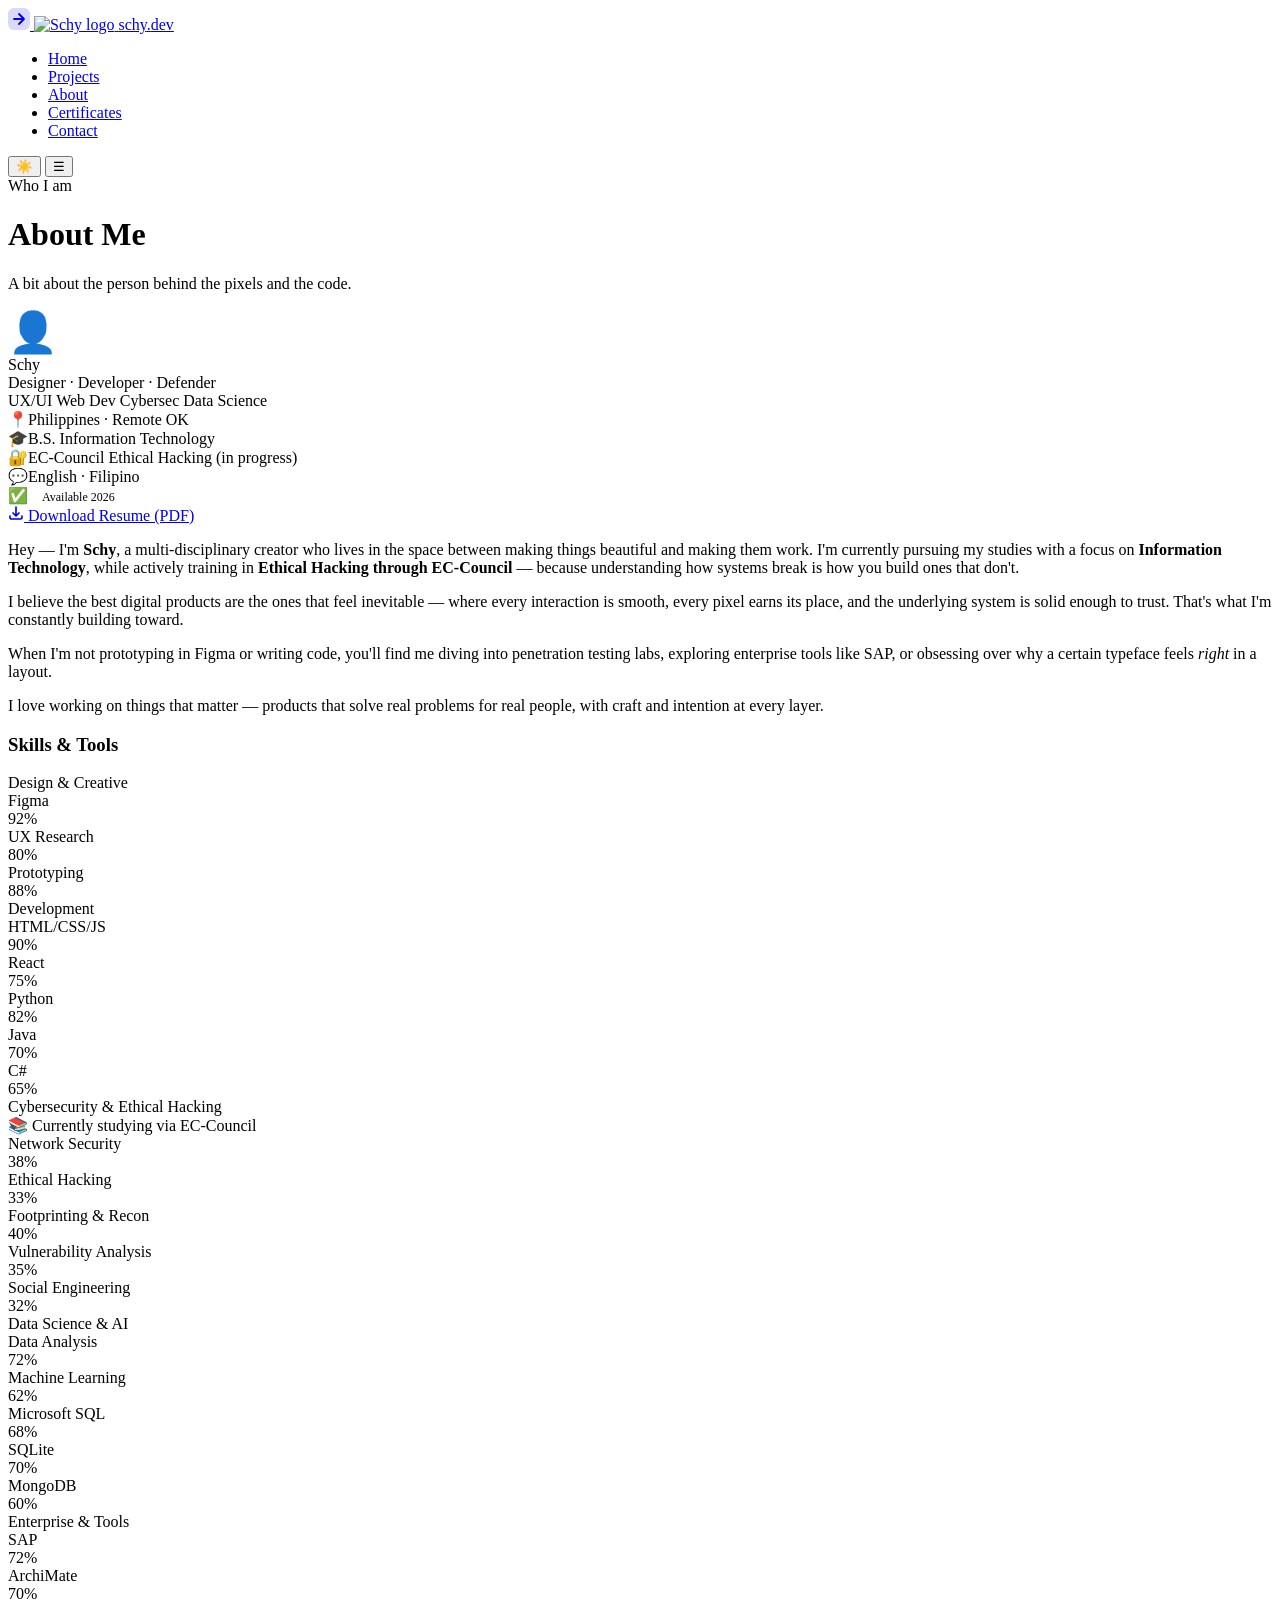
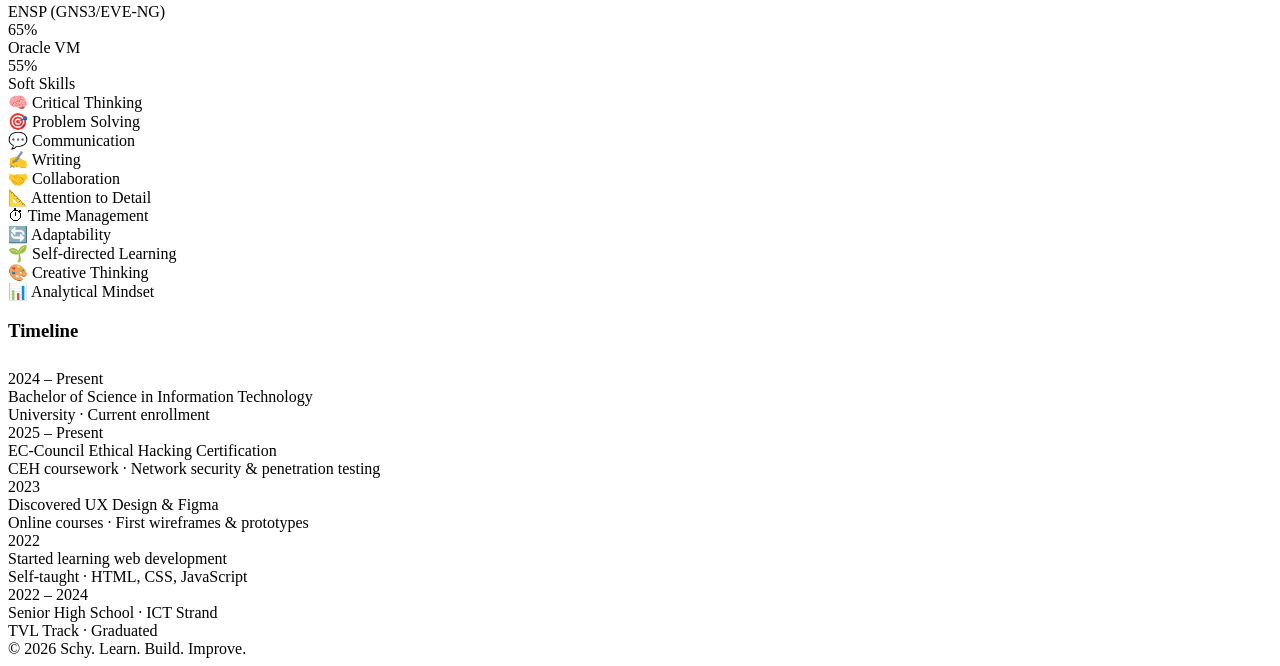
==== pages/about.html @ bdf476da "brand-logo" ====
<!DOCTYPE html>
<html lang="en" data-theme="dark">
<head>
  <meta charset="UTF-8" />
  <meta name="viewport" content="width=device-width, initial-scale=1.0" />
    <link rel="icon" type="image/png" href="../assets/logo.png">
    <link rel="shortcut icon" href="../assets/logo.png">
  <title>About — Schy's Portfolio</title>
  <meta name="description" content="Learn about Schy — a multi-disciplinary creator at the intersection of design, code, security, and data science." />
  <link rel="stylesheet" href="../css/main.css" />
  <link rel="stylesheet" href="../css/pages.css" />
  <link rel="stylesheet" href="../css/enhancements.css" />
</head>
<body>

<div id="cursor-orb"></div>
<div id="cursor-trail"></div>
<div id="page-transition"></div>
<div id="starfield"></div>
<div class="grid-bg"></div>
<div class="orb orb-1"></div>
<div class="orb orb-2"></div>

<nav>
  <a href="../index.html" class="nav-logo nav-logo-img" aria-label="schy.dev — home" data-cursor="hover">
    <span class="logo-placeholder" aria-hidden="true">
      <span class="logo-ph-box">
        <svg width="22" height="22" viewBox="0 0 22 22" fill="none"><rect width="22" height="22" rx="6" fill="currentColor" opacity="0.15"/><path d="M6 11h10M11 6l5 5-5 5" stroke="currentColor" stroke-width="1.8" stroke-linecap="round" stroke-linejoin="round"/></svg>
        <img src="../assets/logo.png" alt="Schy logo" class="logo-img">
      </span>
      <span class="logo-ph-text">schy<span class="logo-dot">.</span>dev</span>
    </span>
  </a>
  <ul class="nav-links">
    <li><a href="../index.html">Home</a></li>
    <li><a href="projects.html">Projects</a></li>
    <li><a href="about.html">About</a></li>
    <li><a href="certificates.html">Certificates</a></li>
    <li><a href="contact.html">Contact</a></li>
  </ul>
  <div class="nav-actions">
    <button id="theme-toggle" data-cursor="hover" aria-label="Toggle theme">☀️</button>
    <button id="nav-toggle"   data-cursor="hover" aria-label="Menu">☰</button>
  </div>
</nav>

<div class="page">
  <div class="page-header">
    <div class="page-header-inner">
      <span class="section-label reveal">Who I am</span>
      <h1 class="reveal" data-delay="1">About Me</h1>
      <p class="reveal" data-delay="2">A bit about the person behind the pixels and the code.</p>
    </div>
  </div>

  <section>
    <div class="container">
      <div class="about-grid">

        <!-- LEFT -->
        <div class="about-left">
          <div class="identity-badge glass reveal">
            <div class="identity-avatar" aria-label="Profile photo placeholder">
              <!--
                📌 Replace with your photo:
                <img src="../assets/avatar.jpg" alt="Shy's photo" style="width:100%;height:100%;object-fit:cover;border-radius:50%;">
              -->
              <span aria-hidden="true" style="font-size:2.5rem">👤</span>
            </div>
            <div class="identity-name">Schy</div>
            <div class="identity-role">Designer · Developer · Defender</div>
            <div class="identity-tags">
              <span class="tag">UX/UI</span>
              <span class="tag">Web Dev</span>
              <span class="tag">Cybersec</span>
              <span class="tag">Data Science</span>
            </div>
          </div>

          <div class="about-facts glass reveal" data-delay="1">
            <div class="about-fact"><span class="about-fact-icon">📍</span><span>Philippines · Remote OK</span></div>
            <div class="about-fact"><span class="about-fact-icon">🎓</span><span>B.S. Information Technology</span></div>
            <div class="about-fact"><span class="about-fact-icon">🔐</span><span>EC-Council Ethical Hacking (in progress)</span></div>
            <div class="about-fact"><span class="about-fact-icon">💬</span><span>English · Filipino</span></div>
            <div class="about-fact">
              <span class="about-fact-icon">✅</span>
              <span class="pill" style="padding:3px 10px;font-size:0.75rem"><span class="dot"></span>Available 2026</span>
            </div>
          </div>

          <a href="../assets/resume.pdf" class="about-resume-btn glass reveal" data-delay="2" data-cursor="hover" download>
            <svg style="width:16px;height:16px;fill:none;stroke:currentColor;stroke-width:2.5" viewBox="0 0 24 24"><path stroke-linecap="round" stroke-linejoin="round" d="M3 16.5v2.25A2.25 2.25 0 005.25 21h13.5A2.25 2.25 0 0021 18.75V16.5M16.5 12L12 16.5m0 0L7.5 12m4.5 4.5V3"/></svg>
            Download Resume (PDF)
          </a>
        </div>

        <!-- RIGHT -->
        <div class="about-right">

          <div class="about-story reveal">
            <p>Hey — I'm <strong>Schy</strong>, a multi-disciplinary creator who lives in the space between making things beautiful and making them work. I'm currently pursuing my studies with a focus on <strong>Information Technology</strong>, while actively training in <strong>Ethical Hacking through EC-Council</strong> — because understanding how systems break is how you build ones that don't.</p>
            <p>I believe the best digital products are the ones that feel inevitable — where every interaction is smooth, every pixel earns its place, and the underlying system is solid enough to trust. That's what I'm constantly building toward.</p>
            <p>When I'm not prototyping in Figma or writing code, you'll find me diving into penetration testing labs, exploring enterprise tools like SAP, or obsessing over why a certain typeface feels <em>right</em> in a layout.</p>
            <p>I love working on things that matter — products that solve real problems for real people, with craft and intention at every layer.</p>
          </div>

          <!-- ── SKILLS ─────────────────────────────────────────────── -->
          <div class="skills-wrap reveal" data-delay="1">
            <h3>Skills &amp; Tools</h3>

            <!-- DESIGN -->
            <div class="skills-group">
              <div class="skills-group-label">Design &amp; Creative</div>
              <div class="skill-bar-wrap">
                <div class="skill-bar"><span class="skill-bar-label">Figma</span><div class="skill-bar-track"><div class="skill-bar-fill" data-width="0.92"></div></div><span class="skill-pct">92%</span></div>
                <div class="skill-bar"><span class="skill-bar-label">UX Research</span><div class="skill-bar-track"><div class="skill-bar-fill" data-width="0.80"></div></div><span class="skill-pct">80%</span></div>
                <div class="skill-bar"><span class="skill-bar-label">Prototyping</span><div class="skill-bar-track"><div class="skill-bar-fill" data-width="0.88"></div></div><span class="skill-pct">88%</span></div>
              </div>
            </div>

            <!-- DEVELOPMENT -->
            <div class="skills-group">
              <div class="skills-group-label">Development</div>
              <div class="skill-bar-wrap">
                <div class="skill-bar"><span class="skill-bar-label">HTML/CSS/JS</span><div class="skill-bar-track"><div class="skill-bar-fill" data-width="0.90"></div></div><span class="skill-pct">90%</span></div>
                <div class="skill-bar"><span class="skill-bar-label">React</span><div class="skill-bar-track"><div class="skill-bar-fill" data-width="0.75"></div></div><span class="skill-pct">75%</span></div>
                <div class="skill-bar"><span class="skill-bar-label">Python</span><div class="skill-bar-track"><div class="skill-bar-fill" data-width="0.82"></div></div><span class="skill-pct">82%</span></div>
                <div class="skill-bar"><span class="skill-bar-label">Java</span><div class="skill-bar-track"><div class="skill-bar-fill" data-width="0.70"></div></div><span class="skill-pct">70%</span></div>
                <div class="skill-bar"><span class="skill-bar-label">C#</span><div class="skill-bar-track"><div class="skill-bar-fill" data-width="0.65"></div></div><span class="skill-pct">65%</span></div>
              </div>
            </div>

            <!-- SECURITY -->
            <div class="skills-group">
              <div class="skills-group-label">Cybersecurity &amp; Ethical Hacking</div>
              <div class="skills-group-note">📚 Currently studying via EC-Council</div>
              <div class="skill-bar-wrap">
                <div class="skill-bar"><span class="skill-bar-label">Network Security</span><div class="skill-bar-track"><div class="skill-bar-fill" data-width="0.38"></div></div><span class="skill-pct">38%</span></div>
                <div class="skill-bar"><span class="skill-bar-label">Ethical Hacking</span><div class="skill-bar-track"><div class="skill-bar-fill" data-width="0.33"></div></div><span class="skill-pct">33%</span></div>
                <div class="skill-bar"><span class="skill-bar-label">Footprinting &amp; Recon</span><div class="skill-bar-track"><div class="skill-bar-fill" data-width="0.40"></div></div><span class="skill-pct">40%</span></div>
                <div class="skill-bar"><span class="skill-bar-label">Vulnerability Analysis</span><div class="skill-bar-track"><div class="skill-bar-fill" data-width="0.35"></div></div><span class="skill-pct">35%</span></div>
                <div class="skill-bar"><span class="skill-bar-label">Social Engineering</span><div class="skill-bar-track"><div class="skill-bar-fill" data-width="0.32"></div></div><span class="skill-pct">32%</span></div>
              </div>
            </div>

            <!-- DATA -->
            <div class="skills-group">
              <div class="skills-group-label">Data Science &amp; AI</div>
              <div class="skill-bar-wrap">
                <div class="skill-bar"><span class="skill-bar-label">Data Analysis</span><div class="skill-bar-track"><div class="skill-bar-fill" data-width="0.72"></div></div><span class="skill-pct">72%</span></div>
                <div class="skill-bar"><span class="skill-bar-label">Machine Learning</span><div class="skill-bar-track"><div class="skill-bar-fill" data-width="0.62"></div></div><span class="skill-pct">62%</span></div>
                <div class="skill-bar"><span class="skill-bar-label">Microsoft SQL</span><div class="skill-bar-track"><div class="skill-bar-fill" data-width="0.68"></div></div><span class="skill-pct">68%</span></div>
                <div class="skill-bar"><span class="skill-bar-label">SQLite</span><div class="skill-bar-track"><div class="skill-bar-fill" data-width="0.70"></div></div><span class="skill-pct">70%</span></div>
                <div class="skill-bar"><span class="skill-bar-label">MongoDB</span><div class="skill-bar-track"><div class="skill-bar-fill" data-width="0.60"></div></div><span class="skill-pct">60%</span></div>
              </div>
            </div>

            <!-- ENTERPRISE & TOOLS -->
            <div class="skills-group">
              <div class="skills-group-label">Enterprise &amp; Tools</div>
              <div class="skill-bar-wrap">
                <div class="skill-bar"><span class="skill-bar-label">SAP</span><div class="skill-bar-track"><div class="skill-bar-fill" data-width="0.72"></div></div><span class="skill-pct">72%</span></div>
                <div class="skill-bar"><span class="skill-bar-label">ArchiMate</span><div class="skill-bar-track"><div class="skill-bar-fill" data-width="0.70"></div></div><span class="skill-pct">70%</span></div>
                <div class="skill-bar"><span class="skill-bar-label">ENSP (GNS3/EVE-NG)</span><div class="skill-bar-track"><div class="skill-bar-fill" data-width="0.65"></div></div><span class="skill-pct">65%</span></div>
                <div class="skill-bar"><span class="skill-bar-label">Oracle VM</span><div class="skill-bar-track"><div class="skill-bar-fill" data-width="0.55"></div></div><span class="skill-pct">55%</span></div>
              </div>
            </div>

            <!-- SOFT SKILLS -->
            <div class="skills-group">
              <div class="skills-group-label">Soft Skills</div>
              <div class="soft-skills-grid">
                <div class="soft-skill-chip">🧠 Critical Thinking</div>
                <div class="soft-skill-chip">🎯 Problem Solving</div>
                <div class="soft-skill-chip">💬 Communication</div>
                <div class="soft-skill-chip">✍️ Writing</div>
                <div class="soft-skill-chip">🤝 Collaboration</div>
                <div class="soft-skill-chip">📐 Attention to Detail</div>
                <div class="soft-skill-chip">⏱ Time Management</div>
                <div class="soft-skill-chip">🔄 Adaptability</div>
                <div class="soft-skill-chip">🌱 Self-directed Learning</div>
                <div class="soft-skill-chip">🎨 Creative Thinking</div>
                <div class="soft-skill-chip">📊 Analytical Mindset</div>
              </div>
            </div>

          </div><!-- /skills-wrap -->

          <!-- TIMELINE -->
          <div class="reveal" data-delay="2">
            <h3 style="margin-bottom:28px">Timeline</h3>
            <div class="timeline">
              <div class="timeline-item">
                <div class="timeline-date">2024 – Present</div>
                <div class="timeline-title">Bachelor of Science in Information Technology</div>
                <div class="timeline-place">University · Current enrollment</div>
              </div>
              <div class="timeline-item">
                <div class="timeline-date">2025 – Present</div>
                <div class="timeline-title">EC-Council Ethical Hacking Certification</div>
                <div class="timeline-place">CEH coursework · Network security &amp; penetration testing</div>
              </div>
<div class="timeline-item">
                <div class="timeline-date">2023</div>
                <div class="timeline-title">Discovered UX Design &amp; Figma</div>
                <div class="timeline-place">Online courses · First wireframes &amp; prototypes</div>
              </div>
              <div class="timeline-item">
                <div class="timeline-date">2022</div>
                <div class="timeline-title">Started learning web development</div>
                <div class="timeline-place">Self-taught · HTML, CSS, JavaScript</div>
              </div>
              <div class="timeline-item">
                <div class="timeline-date">2022 – 2024</div>
                <div class="timeline-title">Senior High School · ICT Strand</div>
                <div class="timeline-place">TVL Track · Graduated</div>
              </div>
            </div>
          </div>

        </div>
      </div>
    </div>
  </section>
</div>

<footer>
  <div class="footer-inner">
    <span class="footer-copy">© 2026 Schy. Learn. Build. Improve.</span>
    <div class="footer-socials">
      <a href="https://github.com/Schylle" data-cursor="hover" aria-label="GitHub"   target="_blank" rel="noopener"></a>
      <a href="https://www.linkedin.com/in/schylle-palmero-869142360/?isSelfProfile=true" data-cursor="hover" aria-label="LinkedIn" target="_blank" rel="noopener"></a>
      <a href="https://wa.me/+639568949515" data-cursor="hover" aria-label="WhatsApp"  target="_blank" rel="noopener"></a>
      <a href="https://www.instagram.com/grvmpycxt/" data-cursor="hover" aria-label="Instagram" target="_blank" rel="noopener"></a>
    </div>
  </div>
</footer>

<script src="../js/global.js"></script>
<script src="../js/social-icons.js"></script>
<script src="../js/enhancements.js"></script>
<script>
document.addEventListener('DOMContentLoaded', () => {
  document.querySelectorAll('.skill-bar-fill').forEach(bar => {
    const w = parseFloat(bar.dataset.width || '0.75');
    bar.style.width = (w * 100) + '%';
  });
});
</script>
</body>
</html>
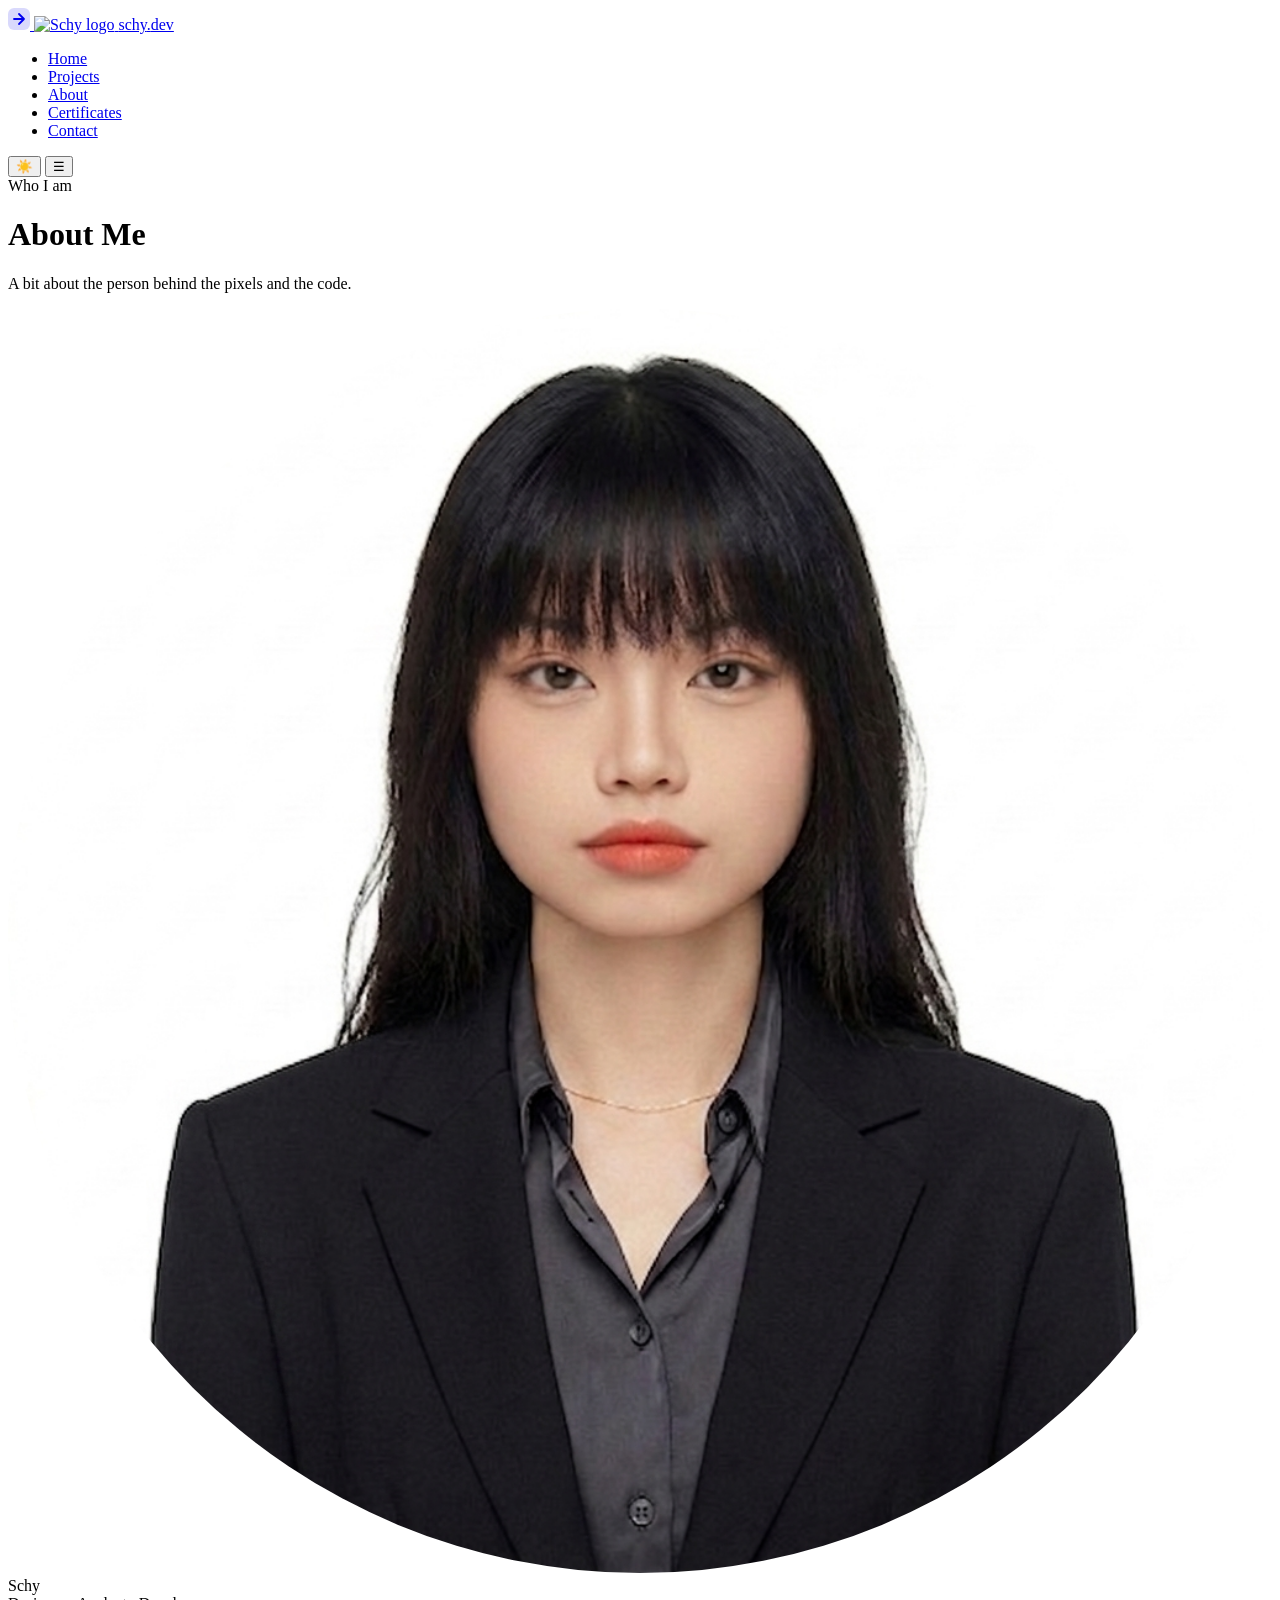
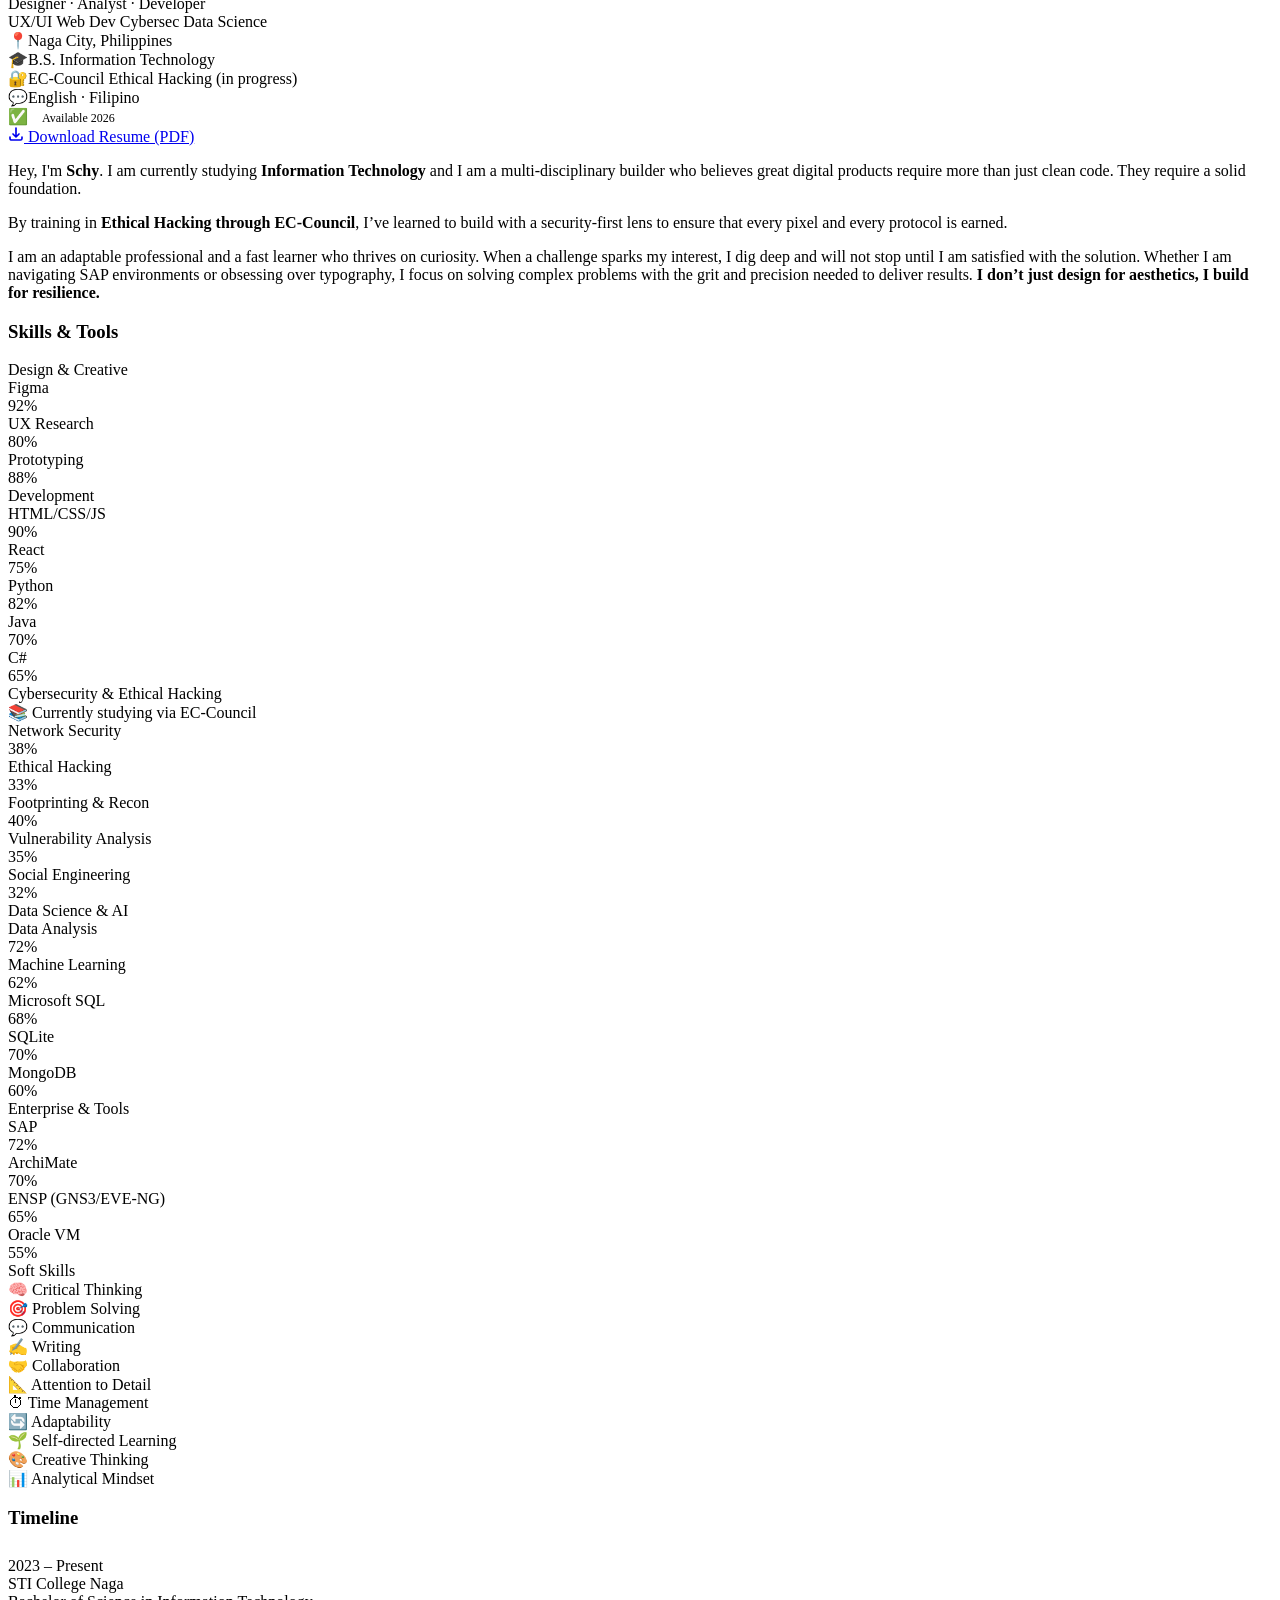
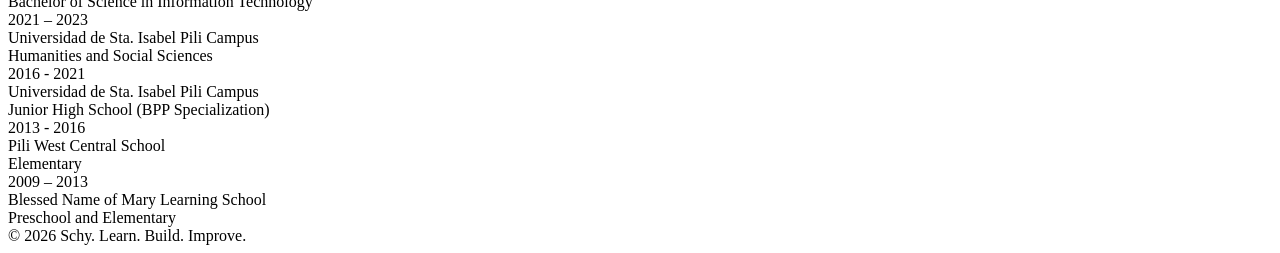
==== commit bb6122b4: "mockups Co-authored-by: Copilot <copilot@github.com>" ====
--- a/pages/about.html
+++ b/pages/about.html
@@ -61,14 +61,10 @@
         <div class="about-left">
           <div class="identity-badge glass reveal">
             <div class="identity-avatar" aria-label="Profile photo placeholder">
-              <!--
-                📌 Replace with your photo:
-                <img src="../assets/avatar.jpg" alt="Shy's photo" style="width:100%;height:100%;object-fit:cover;border-radius:50%;">
-              -->
-              <span aria-hidden="true" style="font-size:2.5rem">👤</span>
+                <img src="../assets/schy.png" alt="Shy's photo" style="width:100%;height:100%;object-fit:cover;border-radius:50%;">
             </div>
             <div class="identity-name">Schy</div>
-            <div class="identity-role">Designer · Developer · Defender</div>
+            <div class="identity-role">Designer · Analyst · Developer</div>
             <div class="identity-tags">
               <span class="tag">UX/UI</span>
               <span class="tag">Web Dev</span>
@@ -78,7 +74,7 @@
           </div>
 
           <div class="about-facts glass reveal" data-delay="1">
-            <div class="about-fact"><span class="about-fact-icon">📍</span><span>Philippines · Remote OK</span></div>
+            <div class="about-fact"><span class="about-fact-icon">📍</span><span>Naga City, Philippines</span></div>
             <div class="about-fact"><span class="about-fact-icon">🎓</span><span>B.S. Information Technology</span></div>
             <div class="about-fact"><span class="about-fact-icon">🔐</span><span>EC-Council Ethical Hacking (in progress)</span></div>
             <div class="about-fact"><span class="about-fact-icon">💬</span><span>English · Filipino</span></div>
@@ -98,13 +94,12 @@
         <div class="about-right">
 
           <div class="about-story reveal">
-            <p>Hey — I'm <strong>Schy</strong>, a multi-disciplinary creator who lives in the space between making things beautiful and making them work. I'm currently pursuing my studies with a focus on <strong>Information Technology</strong>, while actively training in <strong>Ethical Hacking through EC-Council</strong> — because understanding how systems break is how you build ones that don't.</p>
-            <p>I believe the best digital products are the ones that feel inevitable — where every interaction is smooth, every pixel earns its place, and the underlying system is solid enough to trust. That's what I'm constantly building toward.</p>
-            <p>When I'm not prototyping in Figma or writing code, you'll find me diving into penetration testing labs, exploring enterprise tools like SAP, or obsessing over why a certain typeface feels <em>right</em> in a layout.</p>
-            <p>I love working on things that matter — products that solve real problems for real people, with craft and intention at every layer.</p>
-          </div>
-
-          <!-- ── SKILLS ─────────────────────────────────────────────── -->
+            <p>Hey, I'm <strong>Schy</strong>. I am currently studying <strong>Information Technology</strong> and I am a multi-disciplinary builder who believes great digital products require more than just clean code. They require a solid foundation.</p>
+            <p>By training in <strong>Ethical Hacking through EC-Council</strong>, I’ve learned to build with a security-first lens to ensure that every pixel and every protocol is earned.</p>
+            <p>I am an adaptable professional and a fast learner who thrives on curiosity. When a challenge sparks my interest, I dig deep and will not stop until I am satisfied with the solution. Whether I am navigating SAP environments or obsessing over typography, I focus on solving complex problems with the grit and precision needed to deliver results. <strong>I don’t just design for aesthetics, I build for resilience.</strong></p>
+          </div>
+
+          <!-- SKILLS -->
           <div class="skills-wrap reveal" data-delay="1">
             <h3>Skills &amp; Tools</h3>
 
@@ -191,29 +186,29 @@
             <h3 style="margin-bottom:28px">Timeline</h3>
             <div class="timeline">
               <div class="timeline-item">
-                <div class="timeline-date">2024 – Present</div>
-                <div class="timeline-title">Bachelor of Science in Information Technology</div>
-                <div class="timeline-place">University · Current enrollment</div>
-              </div>
-              <div class="timeline-item">
-                <div class="timeline-date">2025 – Present</div>
-                <div class="timeline-title">EC-Council Ethical Hacking Certification</div>
-                <div class="timeline-place">CEH coursework · Network security &amp; penetration testing</div>
+                <div class="timeline-date">2023 – Present</div>
+                <div class="timeline-title">STI College Naga</div>
+                <div class="timeline-place">Bachelor of Science in Information Technology</div>
+              </div>
+              <div class="timeline-item">
+                <div class="timeline-date">2021 – 2023</div>
+                <div class="timeline-title">Universidad de Sta. Isabel Pili Campus</div>
+                <div class="timeline-place">Humanities and Social Sciences</div>
               </div>
 <div class="timeline-item">
-                <div class="timeline-date">2023</div>
-                <div class="timeline-title">Discovered UX Design &amp; Figma</div>
-                <div class="timeline-place">Online courses · First wireframes &amp; prototypes</div>
-              </div>
-              <div class="timeline-item">
-                <div class="timeline-date">2022</div>
-                <div class="timeline-title">Started learning web development</div>
-                <div class="timeline-place">Self-taught · HTML, CSS, JavaScript</div>
-              </div>
-              <div class="timeline-item">
-                <div class="timeline-date">2022 – 2024</div>
-                <div class="timeline-title">Senior High School · ICT Strand</div>
-                <div class="timeline-place">TVL Track · Graduated</div>
+                <div class="timeline-date">2016 - 2021</div>
+                <div class="timeline-title">Universidad de Sta. Isabel Pili Campus</div>
+                <div class="timeline-place">Junior High School (BPP Specialization)</div>
+              </div>
+              <div class="timeline-item">
+                <div class="timeline-date">2013 - 2016</div>
+                <div class="timeline-title">Pili West Central School</div>
+                <div class="timeline-place">Elementary</div>
+              </div>
+              <div class="timeline-item">
+                <div class="timeline-date">2009 – 2013</div>
+                <div class="timeline-title">Blessed Name of Mary Learning School</div>
+                <div class="timeline-place">Preschool and Elementary</div>
               </div>
             </div>
           </div>
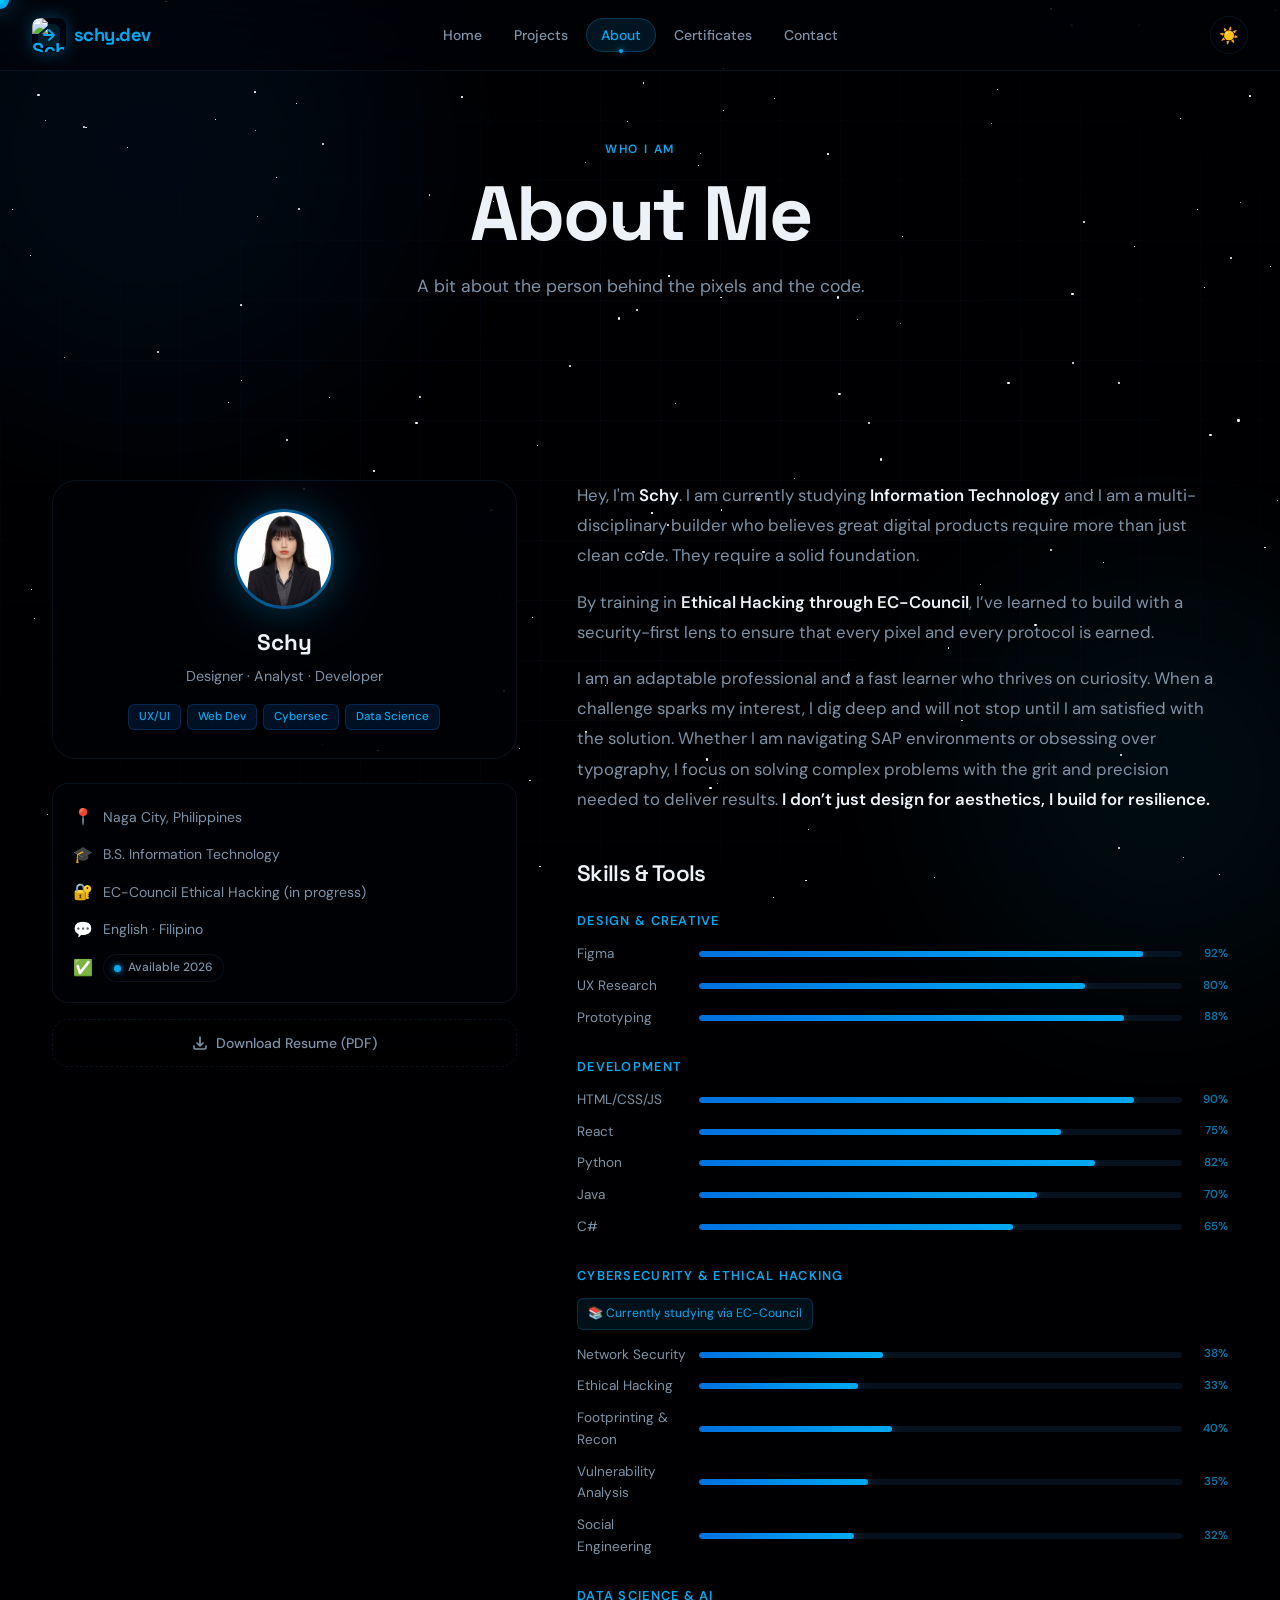
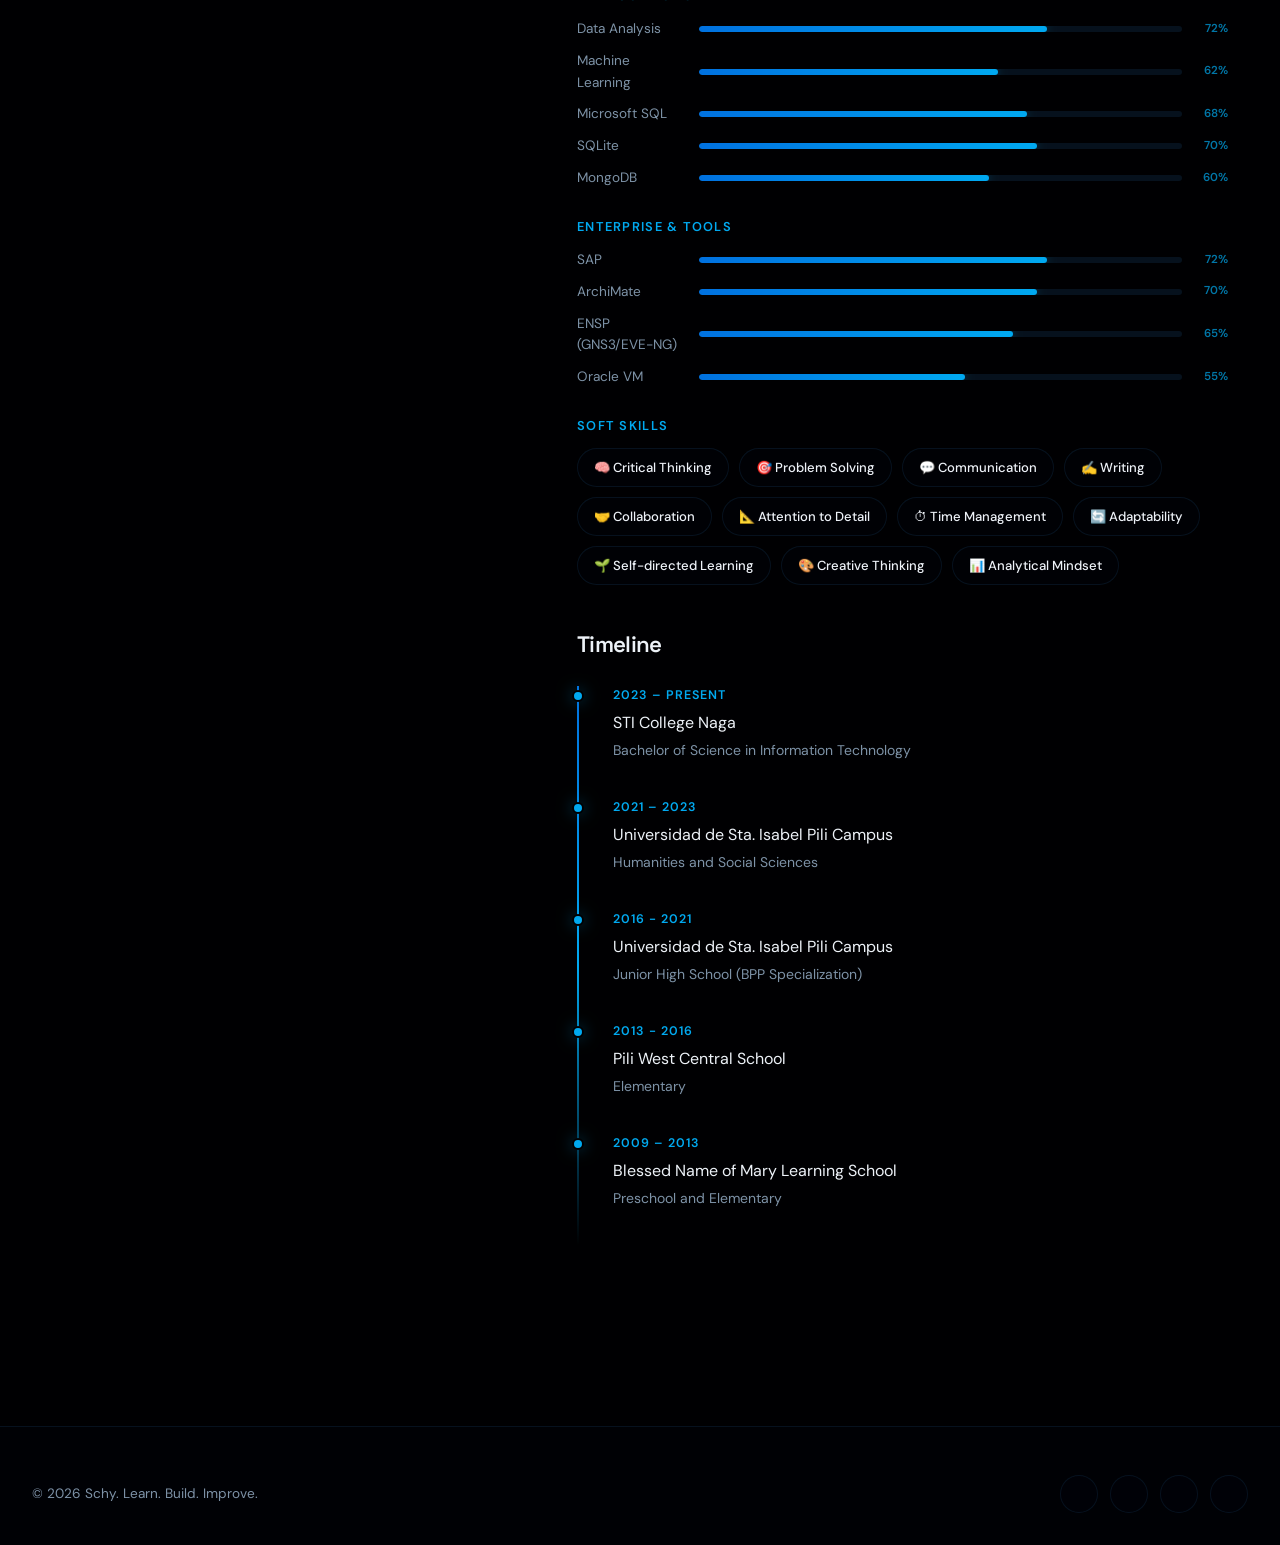
==== commit ce3cc096: "hero-video-added" ====
--- a/pages/about.html
+++ b/pages/about.html
@@ -195,7 +195,7 @@
                 <div class="timeline-title">Universidad de Sta. Isabel Pili Campus</div>
                 <div class="timeline-place">Humanities and Social Sciences</div>
               </div>
-<div class="timeline-item">
+              <div class="timeline-item">
                 <div class="timeline-date">2016 - 2021</div>
                 <div class="timeline-title">Universidad de Sta. Isabel Pili Campus</div>
                 <div class="timeline-place">Junior High School (BPP Specialization)</div>
@@ -219,6 +219,7 @@
   </section>
 </div>
 
+<!-- FOOTER-->
 <footer>
   <div class="footer-inner">
     <span class="footer-copy">© 2026 Schy. Learn. Build. Improve.</span>
--- a/css/main.css
+++ b/css/main.css
@@ -0,0 +1,591 @@
+@import url('https://fonts.googleapis.com/css2?family=Space+Grotesk:wght@300;400;500;600;700&family=DM+Sans:ital,opsz,wght@0,9..40,300;0,9..40,400;0,9..40,500;0,9..40,600;1,9..40,300&display=swap');
+
+:root {
+  --bg:        oklch(0.05 0.02 250);
+  --bg-2:      oklch(0.08 0.025 250);
+  --bg-glass:  oklch(0.10 0.025 250 / 0.55);
+  --primary:   oklch(0.55 0.20 250);
+  --accent:    oklch(0.68 0.18 230);
+  --accent-2:  oklch(0.72 0.22 200);
+  --fg:        oklch(0.96 0.01 250);
+  --fg-muted:  oklch(0.65 0.04 250);
+  --border:    oklch(0.25 0.05 250 / 0.5);
+  --glow:      oklch(0.68 0.18 230 / 0.35);
+  --radius:    16px;
+  --radius-lg: 24px;
+  --font-head: 'Space Grotesk', sans-serif;
+  --font-body: 'DM Sans', sans-serif;
+  --transition: 0.35s cubic-bezier(0.25, 0.46, 0.45, 0.94);
+}
+
+[data-theme="light"] {
+  --bg:        oklch(0.97 0.01 250);
+  --bg-2:      oklch(0.93 0.015 250);
+  --bg-glass:  oklch(0.98 0.01 250 / 0.75);
+  --fg:        oklch(0.12 0.03 250);
+  --fg-muted:  oklch(0.45 0.04 250);
+  --border:    oklch(0.80 0.03 250 / 0.6);
+  --glow:      oklch(0.55 0.20 250 / 0.20);
+}
+
+*, *::before, *::after { box-sizing: border-box; margin: 0; padding: 0; }
+
+html { scroll-behavior: smooth; }
+
+body {
+  font-family: var(--font-body);
+  background: var(--bg);
+  color: var(--fg);
+  line-height: 1.6;
+  overflow-x: hidden;
+  cursor: none;
+}
+
+/* CUSTOM CURSOR */
+#cursor-orb {
+  position: fixed;
+  top: 0; left: 0;
+  width: 18px; height: 18px;
+  border-radius: 50%;
+  background: var(--accent);
+  box-shadow: 0 0 20px var(--glow), 0 0 40px var(--glow);
+  pointer-events: none;
+  z-index: 9999;
+  transform: translate(-50%, -50%);
+  transition: width 0.25s, height 0.25s, opacity 0.25s, background 0.25s;
+  mix-blend-mode: screen;
+}
+#cursor-orb.hover {
+  width: 44px; height: 44px;
+  background: var(--primary);
+  box-shadow: 0 0 40px var(--glow), 0 0 80px var(--glow);
+}
+#cursor-trail {
+  position: fixed;
+  top: 0; left: 0;
+  width: 8px; height: 8px;
+  border-radius: 50%;
+  background: var(--accent-2);
+  pointer-events: none;
+  z-index: 9998;
+  transform: translate(-50%, -50%);
+  opacity: 0.5;
+  transition: transform 0.12s ease-out;
+}
+
+/* STARFIELD */
+#starfield {
+  position: fixed;
+  inset: 0;
+  z-index: 0;
+  pointer-events: none;
+  overflow: hidden;
+}
+.star {
+  position: absolute;
+  border-radius: 50%;
+  background: white;
+  animation: twinkle var(--dur, 3s) var(--delay, 0s) infinite alternate ease-in-out;
+}
+@keyframes twinkle {
+  from { opacity: var(--from, 0.1); transform: scale(1); }
+  to   { opacity: var(--to, 0.8);  transform: scale(1.5); }
+}
+
+/* GRID BG */
+.grid-bg {
+  position: fixed;
+  inset: 0;
+  z-index: 0;
+  pointer-events: none;
+  background-image:
+    linear-gradient(var(--border) 1px, transparent 1px),
+    linear-gradient(90deg, var(--border) 1px, transparent 1px);
+  background-size: 60px 60px;
+  mask-image: radial-gradient(ellipse 80% 60% at 50% 50%, black 30%, transparent 100%);
+  opacity: 0.35;
+}
+
+/* AMBIENT ORBS */
+.orb {
+  position: fixed;
+  border-radius: 50%;
+  filter: blur(90px);
+  pointer-events: none;
+  z-index: 0;
+  animation: orbFloat 10s ease-in-out infinite alternate;
+}
+.orb-1 { width: 500px; height: 500px; background: var(--primary); opacity: 0.08; top: -100px; left: -100px; }
+.orb-2 { width: 400px; height: 400px; background: var(--accent);  opacity: 0.07; bottom: -80px; right: -80px; animation-delay: -5s; }
+.orb-3 { width: 300px; height: 300px; background: var(--accent-2); opacity: 0.05; top: 50%; left: 50%; transform: translate(-50%,-50%); animation-delay: -3s; }
+
+@keyframes orbFloat {
+  from { transform: translate(0, 0) scale(1); }
+  to   { transform: translate(30px, -40px) scale(1.1); }
+}
+
+[data-theme="light"] .orb-1 { background: oklch(0.55 0.16 270); opacity: 0.07; }
+[data-theme="light"] .orb-2 { background: oklch(0.60 0.14 230); opacity: 0.06; }
+[data-theme="light"] .orb-3 { background: oklch(0.65 0.12 210); opacity: 0.05; }
+
+/* MARQUEE LOGO IMAGES */
+.mi-logo {
+  width: 18px;
+  height: 18px;
+  object-fit: contain;
+  display: inline-block;
+  vertical-align: middle;
+  flex-shrink: 0;
+  filter: drop-shadow(0 0 3px currentColor);
+}
+
+/* LAYOUT */
+.page { position: relative; z-index: 1; min-height: 100vh; }
+.container { max-width: 1240px; margin: 0 auto; padding: 0 32px; }
+section { padding: 100px 0; }
+
+/* NAV */
+nav {
+  position: fixed;
+  top: 0; left: 0; right: 0;
+  z-index: 100;
+  padding: 16px 32px;
+  display: grid;
+  grid-template-columns: 1fr auto 1fr;
+  align-items: center;
+  gap: 16px;
+  background: var(--bg-glass);
+  backdrop-filter: blur(20px);
+  -webkit-backdrop-filter: blur(20px);
+  border-bottom: 1px solid var(--border);
+  transition: all var(--transition);
+}
+nav.scrolled {
+  padding: 10px 32px;
+  box-shadow: 0 4px 40px oklch(0 0 0 / 0.3);
+}
+
+.nav-logo {
+  font-family: var(--font-head);
+  font-weight: 700;
+  font-size: 1.25rem;
+  color: var(--fg);
+  text-decoration: none;
+  letter-spacing: -0.02em;
+}
+.nav-logo span { color: var(--accent); }
+
+/* Logo image */
+.nav-logo-img {
+  display: flex;
+  align-items: center;
+  text-decoration: none;
+  flex-shrink: 0;
+}
+.nav-logo-img .logo-img {
+  height: 36px;
+  width: auto;
+  display: block;
+  object-fit: contain;
+}
+/* Placeholder shown until real logo is loaded */
+.logo-placeholder {
+  display: flex;
+  align-items: center;
+  gap: 8px;
+}
+.logo-ph-box {
+  display: flex;
+  align-items: center;
+  justify-content: center;
+  width: 34px; height: 34px;
+  border-radius: 8px;
+  color: white;
+  flex-shrink: 0;
+  box-shadow: 0 0 16px var(--glow);
+  transition: box-shadow 0.25s, transform 0.25s;
+  position: relative;
+  overflow: hidden;
+}
+.logo-ph-box svg {
+  position: absolute;
+  opacity: 1;
+  transition: opacity 0.2s;
+}
+/* When real logo image is present, hide the SVG fallback */
+.logo-ph-box .logo-img {
+  position: absolute;
+  inset: 0;
+  width: 100%; height: 100%;
+  object-fit: contain;
+  border-radius: 8px;
+  z-index: 1;
+}
+/* Hide SVG when image loads */
+.logo-ph-box .logo-img ~ svg { display: none; }
+.nav-logo-img:hover .logo-ph-box {
+  box-shadow: 0 0 30px var(--glow);
+  transform: scale(1.08);
+}
+.logo-ph-text {
+  font-family: var(--font-head);
+  font-size: 1.15rem;
+  font-weight: 700;
+  color: var(--fg);
+  letter-spacing: -0.03em;
+  transition: color 0.2s;
+}
+.logo-dot { color: var(--accent); }
+.nav-logo-img:hover .logo-ph-text { color: var(--accent); }
+
+.nav-links {
+  display: flex;
+  gap: 4px;
+  list-style: none;
+}
+.nav-links a {
+  font-family: var(--font-body);
+  font-size: 0.875rem;
+  font-weight: 500;
+  color: var(--fg-muted);
+  text-decoration: none;
+  padding: 7px 14px;
+  border-radius: 50px;
+  transition: all 0.2s;
+}
+.nav-links a:hover,
+.nav-links a.active {
+  color: var(--fg);
+  background: var(--border);
+}
+.nav-links a.active {
+  color: var(--accent);
+  background: oklch(0.68 0.18 230 / 0.12);
+  border: 1px solid oklch(0.68 0.18 230 / 0.25);
+  position: relative;
+}
+.nav-links a.active::after {
+  content: '';
+  position: absolute;
+  bottom: -2px;
+  left: 50%;
+  transform: translateX(-50%);
+  width: 4px; height: 4px;
+  border-radius: 50%;
+  background: var(--accent);
+  box-shadow: 0 0 6px var(--accent);
+}
+
+.nav-actions {
+  display: flex;
+  justify-content: flex-end;
+  align-items: center;
+  gap: 12px;
+}
+
+#theme-toggle {
+  width: 38px; height: 38px;
+  border-radius: 50%;
+  background: var(--bg-glass);
+  border: 1px solid var(--border);
+  color: var(--fg);
+  cursor: none;
+  display: flex; align-items: center; justify-content: center;
+  font-size: 1rem;
+  transition: all 0.2s;
+}
+#theme-toggle:hover { background: var(--border); }
+
+/* mobile nav */
+#nav-toggle {
+  display: none;
+  width: 38px; height: 38px;
+  background: transparent;
+  border: 1px solid var(--border);
+  border-radius: 8px;
+  color: var(--fg);
+  font-size: 1.25rem;
+  cursor: none;
+  align-items: center; justify-content: center;
+}
+
+/* GLASS CARD */
+.glass {
+  background: var(--bg-glass);
+  backdrop-filter: blur(20px);
+  -webkit-backdrop-filter: blur(20px);
+  border: 1px solid var(--border);
+  border-radius: var(--radius-lg);
+}
+
+/* BUTTONS */
+.btn {
+  display: inline-flex;
+  align-items: center;
+  gap: 8px;
+  padding: 12px 24px;
+  border-radius: 50px;
+  font-family: var(--font-body);
+  font-size: 0.9rem;
+  font-weight: 600;
+  text-decoration: none;
+  cursor: none;
+  border: none;
+  transition: all 0.25s;
+  position: relative;
+  overflow: hidden;
+}
+.btn::after {
+  content: '';
+  position: absolute;
+  inset: 0;
+  border-radius: inherit;
+  opacity: 0;
+  background: white;
+  transition: opacity 0.2s;
+}
+.btn:hover::after { opacity: 0.08; }
+
+.btn-primary {
+  background: var(--accent);
+  color: #fff;
+  box-shadow: 0 0 30px var(--glow), 0 4px 15px oklch(0 0 0 / 0.3);
+}
+.btn-primary:hover {
+  box-shadow: 0 0 50px var(--glow), 0 8px 25px oklch(0 0 0 / 0.4);
+  transform: translateY(-2px);
+}
+.btn-glass {
+  background: var(--bg-glass);
+  color: var(--fg);
+  border: 1px solid var(--border);
+  backdrop-filter: blur(10px);
+}
+.btn-glass:hover {
+  border-color: var(--accent);
+  color: var(--accent);
+  transform: translateY(-2px);
+}
+
+/* TYPOGRAPHY */
+h1,h2,h3,h4 {
+  font-family: var(--font-head);
+  letter-spacing: -0.03em;
+  line-height: 1.1;
+}
+h1 { font-size: clamp(2.5rem, 6vw, 5rem); font-weight: 700; }
+h2 { font-size: clamp(2rem, 4vw, 3rem); font-weight: 600; }
+h3 { font-size: 1.4rem; font-weight: 600; }
+h4 { font-size: 1.1rem; font-weight: 600; }
+
+.section-label {
+  font-family: var(--font-body);
+  font-size: 0.75rem;
+  font-weight: 600;
+  letter-spacing: 0.15em;
+  text-transform: uppercase;
+  color: var(--accent);
+  margin-bottom: 12px;
+  display: block;
+}
+.section-title { margin-bottom: 16px; }
+.section-subtitle {
+  color: var(--fg-muted);
+  font-size: 1.1rem;
+  max-width: 580px;
+}
+
+/* REVEAL ANIMATION */
+.reveal {
+  opacity: 0;
+  transform: translateY(40px);
+  transition: opacity 0.7s ease, transform 0.7s ease;
+}
+.reveal.in-view {
+  opacity: 1;
+  transform: translateY(0);
+}
+.reveal[data-delay="1"] { transition-delay: 0.1s; }
+.reveal[data-delay="2"] { transition-delay: 0.2s; }
+.reveal[data-delay="3"] { transition-delay: 0.3s; }
+.reveal[data-delay="4"] { transition-delay: 0.4s; }
+.reveal[data-delay="5"] { transition-delay: 0.5s; }
+.reveal[data-delay="6"] { transition-delay: 0.6s; }
+
+/* PILL / BADGE */
+.pill {
+  display: inline-flex;
+  align-items: center;
+  gap: 7px;
+  padding: 6px 14px;
+  border-radius: 50px;
+  font-size: 0.8rem;
+  font-weight: 500;
+  background: var(--bg-glass);
+  border: 1px solid var(--border);
+  color: var(--fg-muted);
+}
+.pill .dot {
+  width: 7px; height: 7px;
+  border-radius: 50%;
+  background: var(--accent);
+  box-shadow: 0 0 6px var(--accent);
+  animation: pulse 2s infinite;
+}
+@keyframes pulse {
+  0%,100% { box-shadow: 0 0 4px var(--accent); transform: scale(1); }
+  50%      { box-shadow: 0 0 12px var(--accent); transform: scale(1.3); }
+}
+
+.tag {
+  display: inline-block;
+  padding: 3px 10px;
+  border-radius: 6px;
+  font-size: 0.72rem;
+  font-weight: 500;
+  background: oklch(0.55 0.20 250 / 0.15);
+  color: var(--accent);
+  border: 1px solid oklch(0.55 0.20 250 / 0.25);
+}
+
+/* FOOTER */
+footer {
+  position: relative;
+  z-index: 1;
+  padding: 48px 32px 32px;
+  border-top: 1px solid var(--border);
+  background: var(--bg-glass);
+  backdrop-filter: blur(20px);
+}
+.footer-inner {
+  max-width: 1240px;
+  margin: 0 auto;
+  display: flex;
+  align-items: center;
+  justify-content: space-between;
+  flex-wrap: wrap;
+  gap: 16px;
+}
+.footer-copy { color: var(--fg-muted); font-size: 0.85rem; }
+.footer-socials { display: flex; gap: 12px; }
+.footer-socials a {
+  width: 38px; height: 38px;
+  border-radius: 50%;
+  background: var(--bg-glass);
+  border: 1px solid var(--border);
+  color: var(--fg-muted);
+  display: flex; align-items: center; justify-content: center;
+  font-size: 0.9rem;
+  text-decoration: none;
+  transition: all 0.2s;
+  overflow: hidden;
+}
+.footer-socials a:hover {
+  color: var(--accent);
+  border-color: var(--accent);
+  box-shadow: 0 0 15px var(--glow);
+  transform: translateY(-3px);
+}
+/* Social SVG icons */
+.icon-github, .icon-linkedin, .icon-twitter{
+  display: flex; align-items: center; justify-content: center;
+  width: 18px; height: 18px;
+  flex-shrink: 0;
+}
+.icon-github svg, .icon-linkedin svg{
+  width: 18px; height: 18px;
+  fill: currentColor;
+}
+
+/* PAGE TRANSITION */
+#page-transition {
+  position: fixed;
+  inset: 0;
+  z-index: 9990;
+  background: var(--bg);
+  opacity: 0;
+  pointer-events: none;
+  transition: opacity 0.3s;
+}
+#page-transition.visible { opacity: 1; pointer-events: all; }
+
+/* MARQUEE */
+.marquee-wrap {
+  overflow: hidden;
+  padding: 32px 0;
+  mask-image: linear-gradient(90deg, transparent, black 10%, black 90%, transparent);
+}
+.marquee-track {
+  display: flex;
+  gap: 40px;
+  width: max-content;
+  animation: marquee 30s linear infinite;
+}
+.marquee-track:hover { animation-play-state: paused; }
+@keyframes marquee {
+  from { transform: translateX(0); }
+  to   { transform: translateX(-50%); }
+}
+.marquee-item {
+  display: flex;
+  align-items: center;
+  gap: 10px;
+  font-family: var(--font-head);
+  font-size: 0.9rem;
+  font-weight: 500;
+  color: var(--fg-muted);
+  white-space: nowrap;
+  padding: 10px 20px;
+  border-radius: 50px;
+  background: var(--bg-glass);
+  border: 1px solid var(--border);
+  transition: color 0.2s, border-color 0.2s;
+}
+.marquee-item:hover { color: var(--fg); border-color: var(--accent); }
+.marquee-item .mi-icon { font-size: 1.2rem; }
+
+/* TILT CARD */
+.tilt-card {
+  transform-style: preserve-3d;
+  transition: transform 0.15s, box-shadow 0.3s;
+}
+.tilt-card:hover {
+  box-shadow: 0 20px 60px oklch(0 0 0 / 0.4), 0 0 40px var(--glow);
+}
+
+/* SCROLL BAR */
+::-webkit-scrollbar { width: 6px; }
+::-webkit-scrollbar-track { background: var(--bg); }
+::-webkit-scrollbar-thumb { background: var(--border); border-radius: 3px; }
+::-webkit-scrollbar-thumb:hover { background: var(--primary); }
+
+/* REDUCED MOTION */
+@media (prefers-reduced-motion: reduce) {
+  *, *::before, *::after {
+    animation-duration: 0.01ms !important;
+    transition-duration: 0.01ms !important;
+  }
+  .reveal { opacity: 1 !important; transform: none !important; }
+}
+
+/* RESPONSIVE */
+@media (max-width: 768px) {
+  .container { padding: 0 20px; }
+  section { padding: 70px 0; }
+  nav { padding: 14px 20px; }
+  .nav-links { display: none; }
+  .nav-links.open {
+    display: flex;
+    flex-direction: column;
+    position: fixed;
+    inset: 70px 0 0 0;
+    background: var(--bg);
+    padding: 32px 20px;
+    z-index: 99;
+    gap: 8px;
+  }
+  .nav-links.open a { font-size: 1.2rem; padding: 14px 20px; }
+  #nav-toggle { display: flex; }
+  body { cursor: auto; }
+  #cursor-orb, #cursor-trail { display: none; }
+}
--- a/css/pages.css
+++ b/css/pages.css
@@ -0,0 +1,922 @@
+/* PAGE HEADER */
+.page-header {
+  padding: 140px 0 80px;
+  position: relative;
+  text-align: center;
+}
+.page-header-inner { max-width: 700px; margin: 0 auto; }
+.page-header h1 { margin-bottom: 16px; }
+.page-header p { color: var(--fg-muted); font-size: 1.1rem; }
+
+/* PROJECTS */
+.filters {
+  display: flex;
+  gap: 10px;
+  flex-wrap: wrap;
+  margin-bottom: 48px;
+}
+.filter-btn {
+  padding: 8px 20px;
+  border-radius: 50px;
+  border: 1px solid var(--border);
+  background: transparent;
+  color: var(--fg-muted);
+  font-family: var(--font-body);
+  font-size: 0.85rem;
+  font-weight: 500;
+  cursor: none;
+  transition: all 0.2s;
+}
+.filter-btn:hover { color: var(--fg); border-color: var(--primary); }
+.filter-btn.active {
+  background: var(--primary);
+  border-color: var(--primary);
+  color: white;
+  box-shadow: 0 0 20px oklch(0.55 0.20 250 / 0.3);
+}
+
+.projects-grid {
+  display: grid;
+  grid-template-columns: repeat(auto-fill, minmax(340px, 1fr));
+  gap: 24px;
+}
+
+.project-card {
+  overflow: hidden;
+  cursor: none;
+  transition: all 0.35s;
+}
+.project-card:hover { transform: translateY(-8px); }
+.project-card[data-cat="coming"] { opacity: 0.7; }
+
+.project-img {
+  width: 100%;
+  aspect-ratio: 16/10;
+  overflow: hidden;
+  position: relative;
+  background: linear-gradient(135deg, var(--bg-2), oklch(0.10 0.03 250));
+}
+.project-img img {
+  width: 100%;
+  height: 100%;
+  object-fit: cover;
+  object-position: center top;
+  transition: transform 0.5s;
+  display: block;
+  position: absolute;
+  inset: 0;
+}
+.project-card:hover .project-img img { transform: scale(1.08); }
+.project-img-placeholder {
+  width: 100%;
+  height: 100%;
+  display: flex;
+  align-items: center;
+  justify-content: center;
+  font-size: 3rem;
+  background: linear-gradient(135deg,
+    oklch(0.12 0.04 250),
+    oklch(0.08 0.03 250)
+  );
+  border-bottom: 1px solid var(--border);
+}
+.project-cat-pill {
+  position: absolute;
+  top: 14px; left: 14px;
+  background: var(--bg-glass);
+  backdrop-filter: blur(10px);
+  border: 1px solid var(--border);
+  padding: 4px 12px;
+  border-radius: 50px;
+  font-size: 0.75rem;
+  font-weight: 600;
+  color: var(--accent);
+  z-index: 2;
+}
+
+.project-body { padding: 24px; }
+.project-title { margin-bottom: 8px; font-size: 1.2rem; }
+.project-desc {
+  color: var(--fg-muted);
+  font-size: 0.9rem;
+  margin-bottom: 16px;
+  line-height: 1.6;
+}
+.project-tags { display: flex; gap: 8px; flex-wrap: wrap; margin-bottom: 20px; }
+.project-links { display: flex; gap: 10px; }
+.project-link {
+  display: inline-flex;
+  align-items: center;
+  gap: 6px;
+  font-size: 0.82rem;
+  font-weight: 600;
+  text-decoration: none;
+  padding: 7px 14px;
+  border-radius: 8px;
+  transition: all 0.2s;
+  cursor: none;
+}
+.project-link.live {
+  background: var(--accent);
+  color: white;
+  box-shadow: 0 0 15px var(--glow);
+}
+.project-link.live:hover { box-shadow: 0 0 30px var(--glow); transform: translateY(-1px); }
+.project-link.code {
+  background: var(--bg-glass);
+  border: 1px solid var(--border);
+  color: var(--fg-muted);
+}
+.project-link.code:hover { color: var(--fg); border-color: var(--primary); }
+
+/* hide/show cards */
+.project-card.hidden {
+  display: none;
+}
+
+/* ABOUT */
+.about-grid {
+  display: grid;
+  grid-template-columns: 1fr 1.4fr;
+  gap: 60px;
+  align-items: start;
+  margin-bottom: 80px;
+}
+.about-left { position: sticky; top: 100px; }
+
+.identity-badge {
+  padding: 28px;
+  margin-bottom: 24px;
+  text-align: center;
+}
+.identity-avatar {
+  width: 100px; height: 100px;
+  border-radius: 50%;
+  margin: 0 auto 16px;
+  background: linear-gradient(135deg, var(--primary), var(--accent));
+  display: flex;
+  align-items: center;
+  justify-content: center;
+  font-size: 2.5rem;
+  border: 3px solid var(--border);
+  box-shadow: 0 0 40px var(--glow);
+}
+.identity-name {
+  font-family: var(--font-head);
+  font-size: 1.4rem;
+  font-weight: 700;
+  margin-bottom: 4px;
+}
+.identity-role {
+  color: var(--fg-muted);
+  font-size: 0.9rem;
+  margin-bottom: 16px;
+}
+.identity-tags { display: flex; flex-wrap: wrap; gap: 6px; justify-content: center; }
+
+.about-resume-btn {
+  display: flex;
+  align-items: center;
+  justify-content: center;
+  gap: 8px;
+  width: 100%;
+  padding: 12px;
+  border-radius: var(--radius);
+  background: transparent;
+  border: 1px dashed var(--border);
+  color: var(--fg-muted);
+  font-family: var(--font-body);
+  font-size: 0.875rem;
+  font-weight: 500;
+  text-decoration: none;
+  cursor: none;
+  transition: all 0.2s;
+}
+.about-resume-btn:hover {
+  border-color: var(--accent);
+  color: var(--accent);
+  background: oklch(0.68 0.18 230 / 0.05);
+}
+.about-story {
+  color: var(--fg-muted);
+  line-height: 1.8;
+  margin-bottom: 48px;
+  font-size: 1.05rem;
+}
+.about-story p { margin-bottom: 16px; }
+.about-story strong { color: var(--fg); font-weight: 600; }
+
+.skills-wrap { margin-bottom: 48px; }
+.skills-wrap h3 { margin-bottom: 24px; }
+.skills-group { margin-bottom: 28px; }
+.skills-group-label {
+  font-size: 0.8rem;
+  font-weight: 600;
+  letter-spacing: 0.1em;
+  text-transform: uppercase;
+  color: var(--accent);
+  margin-bottom: 12px;
+}
+.skill-bar-wrap {
+  display: flex;
+  flex-direction: column;
+  gap: 10px;
+}
+.skill-bar {
+  display: flex;
+  align-items: center;
+  gap: 12px;
+}
+.skill-bar-label {
+  width: 110px;
+  font-size: 0.85rem;
+  color: var(--fg-muted);
+  flex-shrink: 0;
+}
+.skill-bar-track {
+  flex: 1;
+  height: 6px;
+  background: var(--border);
+  border-radius: 3px;
+  overflow: hidden;
+}
+.skill-bar-fill {
+  height: 100%;
+  border-radius: 3px;
+  background: linear-gradient(90deg, var(--primary), var(--accent));
+  box-shadow: 0 0 10px var(--glow);
+  transform-origin: left;
+  transform: scaleX(0);
+  transition: transform 1s cubic-bezier(0.25, 0.46, 0.45, 0.94);
+}
+.skill-bar-fill.animate { transform: scaleX(1); }
+
+/* timeline */
+.timeline { position: relative; }
+.timeline::before {
+  content: '';
+  position: absolute;
+  left: 0;
+  top: 0; bottom: 0;
+  width: 2px;
+  background: linear-gradient(to bottom, var(--primary), var(--accent), transparent);
+}
+.timeline-item {
+  padding-left: 36px;
+  padding-bottom: 36px;
+  position: relative;
+}
+.timeline-item::before {
+  content: '';
+  position: absolute;
+  left: -5px;
+  top: 4px;
+  width: 12px; height: 12px;
+  border-radius: 50%;
+  background: var(--accent);
+  box-shadow: 0 0 15px var(--glow);
+  border: 2px solid var(--bg);
+}
+.timeline-date {
+  font-size: 0.78rem;
+  font-weight: 600;
+  color: var(--accent);
+  letter-spacing: 0.08em;
+  text-transform: uppercase;
+  margin-bottom: 4px;
+}
+.timeline-title { margin-bottom: 4px; font-size: 1rem; }
+.timeline-place { color: var(--fg-muted); font-size: 0.875rem; }
+
+@media (max-width: 768px) {
+  .about-grid { grid-template-columns: 1fr; }
+  .about-left { position: static; }
+}
+
+/* CERTIFICATES */
+.school-section { margin-bottom: 64px; }
+.school-header {
+  display: flex;
+  align-items: center;
+  gap: 16px;
+  margin-bottom: 12px;
+  padding-bottom: 20px;
+  border-bottom: 1px solid var(--border);
+}
+.school-icon {
+  width: 48px; height: 48px;
+  border-radius: 12px;
+  background: linear-gradient(135deg, var(--primary), var(--accent));
+  display: flex;
+  align-items: center;
+  justify-content: center;
+  font-size: 1.4rem;
+  flex-shrink: 0;
+}
+.school-name { font-size: 1.2rem; margin-bottom: 2px; }
+.school-degree { color: var(--fg-muted); font-size: 0.875rem; }
+.school-years {
+  margin-left: auto;
+  font-size: 0.8rem;
+  color: var(--accent);
+  font-weight: 600;
+  background: oklch(0.68 0.18 230 / 0.1);
+  border: 1px solid oklch(0.68 0.18 230 / 0.25);
+  padding: 4px 12px;
+  border-radius: 50px;
+}
+
+.certs-grid {
+  display: grid;
+  grid-template-columns: repeat(auto-fill, minmax(280px, 1fr));
+  gap: 20px;
+  margin-top: 24px;
+}
+.cert-card {
+  overflow: hidden;
+  cursor: none;
+  transition: all 0.3s;
+}
+.cert-card:hover { transform: translateY(-6px); box-shadow: 0 20px 50px oklch(0 0 0 / 0.4), 0 0 30px var(--glow); }
+
+.cert-img-slot {
+  width: 100%;
+  aspect-ratio: 16/10;
+  position: relative;
+  background:
+    repeating-linear-gradient(
+      -45deg,
+      oklch(0.10 0.03 250) 0px,
+      oklch(0.10 0.03 250) 8px,
+      oklch(0.12 0.03 250) 8px,
+      oklch(0.12 0.03 250) 16px
+    );
+  border-bottom: 1px solid var(--border);
+  display: flex;
+  object-fit: cover; 
+  flex-direction: column;
+  align-items: center;
+  justify-content: center;
+  gap: 8px;
+  overflow: hidden;
+  cursor: pointer;
+}
+.cert-img-slot img {
+  position: absolute;
+  inset: 0;
+  width: 100%;
+  height: 100%;
+  object-fit: cover;
+  object-position: center;
+  transition: transform 0.4s ease;
+}
+.cert-card:hover .cert-img-slot img { transform: scale(1.04); }
+/* Lightbox overlay */
+.cert-lightbox {
+  position: fixed;
+  inset: 0;
+  z-index: 9000;
+  background: rgba(0,0,0,0.92);
+  display: flex;
+  align-items: center;
+  justify-content: center;
+  cursor: zoom-out;
+  opacity: 0;
+  pointer-events: none;
+  transition: opacity 0.3s;
+  backdrop-filter: blur(6px);
+}
+.cert-lightbox.open {
+  opacity: 1;
+  pointer-events: all;
+}
+.cert-lightbox img {
+  max-width: 90vw;
+  max-height: 88vh;
+  object-fit: contain;
+  border-radius: 12px;
+  box-shadow: 0 24px 80px rgba(0,0,0,0.7);
+  transform: scale(0.92);
+  transition: transform 0.35s cubic-bezier(0.25,0.46,0.45,0.94);
+}
+.cert-lightbox.open img { transform: scale(1); }
+.cert-lightbox-close {
+  position: absolute;
+  top: 20px; right: 24px;
+  width: 40px; height: 40px;
+  border-radius: 50%;
+  background: rgba(255,255,255,0.12);
+  border: 1px solid rgba(255,255,255,0.2);
+  color: white;
+  font-size: 1.1rem;
+  cursor: pointer;
+  display: flex; align-items: center; justify-content: center;
+  transition: background 0.2s;
+}
+.cert-lightbox-close:hover { background: rgba(255,255,255,0.25); }
+/* Click indicator on cert card */
+.cert-img-slot::after {
+  content: '🔍';
+  position: absolute;
+  bottom: 10px; right: 10px;
+  background: rgba(0,0,0,0.5);
+  border-radius: 6px;
+  padding: 4px 8px;
+  font-size: 0.75rem;
+  opacity: 0;
+  transition: opacity 0.2s;
+  pointer-events: none;
+  z-index: 3;
+}
+.cert-card:hover .cert-img-slot::after { opacity: 1; }
+.cert-img-hint {
+  display: flex;
+  flex-direction: column;
+  align-items: center;
+  gap: 6px;
+  color: var(--fg-muted);
+  font-size: 0.78rem;
+  opacity: 0.7;
+  position: relative;
+  z-index: 1;
+}
+/* When a real image loaded, hide the hint overlay */
+.cert-img-slot:has(img) .cert-img-hint { display: none; }
+.cert-img-slot img {
+  position: absolute !important;
+  inset: 0 !important;
+  width: 100% !important;
+  height: 100% !important;
+  object-fit: cover !important;
+  object-position: center top !important;
+  display: block !important;
+}
+.cert-img-hint .hint-icon { font-size: 1.8rem; opacity: 0.5; }
+
+.cert-body { padding: 18px; }
+.cert-issuer {
+  font-size: 0.75rem;
+  font-weight: 600;
+  letter-spacing: 0.08em;
+  text-transform: uppercase;
+  color: var(--accent);
+  margin-bottom: 4px;
+}
+.cert-title { font-size: 0.95rem; margin-bottom: 6px; color: var(--fg); }
+.cert-date { font-size: 0.8rem; color: var(--fg-muted); }
+
+/* CONTACT */
+.contact-grid {
+  display: grid;
+  grid-template-columns: 1fr 1.4fr;
+  gap: 60px;
+  align-items: start;
+}
+.contact-item {
+  display: flex;
+  align-items: flex-start;
+  gap: 16px;
+  margin-bottom: 28px;
+}
+.contact-item-icon {
+  width: 44px; height: 44px;
+  border-radius: 12px;
+  background: var(--bg-glass);
+  border: 1px solid var(--border);
+  display: flex;
+  align-items: center;
+  justify-content: center;
+  font-size: 1.1rem;
+  flex-shrink: 0;
+}
+.contact-item-label { font-size: 0.78rem; color: var(--fg-muted); margin-bottom: 2px; }
+.contact-item-value { font-size: 0.95rem; color: var(--fg); font-weight: 500; }
+.contact-item-value a {
+  color: inherit;
+  text-decoration: none;
+  transition: color 0.2s;
+}
+.contact-item-value a:hover { color: var(--accent); }
+
+.contact-socials { margin-top: 36px; }
+.contact-socials h4 { margin-bottom: 16px; }
+.socials-row { display: flex; gap: 12px; flex-wrap: wrap; }
+.social-btn {
+  display: flex;
+  align-items: center;
+  gap: 8px;
+  padding: 9px 18px;
+  border-radius: 50px;
+  background: var(--bg-glass);
+  border: 1px solid var(--border);
+  color: var(--fg-muted);
+  font-size: 0.85rem;
+  font-weight: 500;
+  text-decoration: none;
+  cursor: none;
+  transition: all 0.2s;
+}
+.social-btn:hover {
+  color: var(--accent);
+  border-color: var(--accent);
+  box-shadow: 0 0 15px var(--glow);
+  transform: translateY(-2px);
+}
+
+/* form */
+.contact-form-wrap { padding: 32px; }
+.form-title { margin-bottom: 4px; }
+.form-subtitle { color: var(--fg-muted); font-size: 0.9rem; margin-bottom: 28px; }
+
+.form-group { margin-bottom: 20px; }
+.form-row { display: grid; grid-template-columns: 1fr 1fr; gap: 16px; }
+label {
+  display: block;
+  font-size: 0.82rem;
+  font-weight: 600;
+  color: var(--fg-muted);
+  margin-bottom: 8px;
+  letter-spacing: 0.04em;
+}
+input, textarea, select {
+  width: 100%;
+  background: var(--bg-2);
+  border: 1px solid var(--border);
+  border-radius: var(--radius);
+  padding: 12px 16px;
+  font-family: var(--font-body);
+  font-size: 0.9rem;
+  color: var(--fg);
+  outline: none;
+  transition: all 0.2s;
+}
+input:focus, textarea:focus {
+  border-color: var(--primary);
+  box-shadow: 0 0 0 3px oklch(0.55 0.20 250 / 0.15);
+}
+textarea { resize: vertical; min-height: 130px; }
+
+.form-submit {
+  width: 100%;
+  padding: 14px;
+  border-radius: var(--radius);
+  background: var(--accent);
+  border: none;
+  color: white;
+  font-family: var(--font-body);
+  font-size: 0.95rem;
+  font-weight: 600;
+  cursor: none;
+  transition: all 0.25s;
+  box-shadow: 0 0 25px var(--glow);
+  display: flex;
+  align-items: center;
+  justify-content: center;
+  gap: 8px;
+}
+.form-submit:hover {
+  transform: translateY(-2px);
+  box-shadow: 0 0 50px var(--glow), 0 8px 25px oklch(0 0 0 / 0.3);
+}
+.form-submit:active { transform: none; }
+
+.form-status {
+  margin-top: 14px;
+  padding: 12px 16px;
+  border-radius: var(--radius);
+  font-size: 0.875rem;
+  display: none;
+}
+.form-status.success {
+  display: block;
+  background: oklch(0.50 0.15 145 / 0.15);
+  border: 1px solid oklch(0.50 0.15 145 / 0.4);
+  color: oklch(0.70 0.15 145);
+}
+.form-status.error {
+  display: block;
+  background: oklch(0.50 0.20 30 / 0.15);
+  border: 1px solid oklch(0.50 0.20 30 / 0.4);
+  color: oklch(0.70 0.20 30);
+}
+
+/* PROJECT CARD IMPROVEMENTS */
+.project-card {
+  overflow: hidden;
+  cursor: none;
+  transition: all 0.35s;
+  background: oklch(0.11 0.03 250 / 0.88);
+  border: 1px solid oklch(0.28 0.06 250 / 0.7);
+  box-shadow: 0 4px 20px oklch(0 0 0 / 0.35), inset 0 1px 0 oklch(1 0 0 / 0.04);
+}
+.project-card:hover {
+  transform: translateY(-8px);
+  box-shadow: 0 20px 50px oklch(0 0 0 / 0.5), 0 0 30px var(--glow);
+  border-color: oklch(0.55 0.20 250 / 0.5);
+}
+
+/* image placeholder */
+.project-img-placeholder {
+  width: 100%;
+  height: 100%;
+  display: flex;
+  align-items: center;
+  justify-content: center;
+  background: linear-gradient(135deg,
+    oklch(0.13 0.04 250),
+    oklch(0.09 0.03 250)
+  );
+  border-bottom: 1px solid var(--border);
+}
+.proj-placeholder-inner {
+  display: flex;
+  flex-direction: column;
+  align-items: center;
+  gap: 6px;
+  padding: 20px;
+  text-align: center;
+}
+.proj-placeholder-icon  { font-size: 2.5rem; opacity: 0.55; }
+.proj-placeholder-label { font-size: 0.75rem; color: var(--fg-muted); opacity: 0.7; }
+.proj-placeholder-path  {
+  font-size: 0.68rem;
+  color: var(--accent);
+  opacity: 0.6;
+  background: oklch(0.68 0.18 230 / 0.1);
+  border: 1px solid oklch(0.68 0.18 230 / 0.2);
+  padding: 2px 8px;
+  border-radius: 4px;
+  font-family: monospace;
+}
+
+/* WIP badge (replaces coming-soon blur) */
+.project-wip-badge {
+  position: absolute;
+  top: 14px; right: 14px;
+  background: oklch(0.55 0.20 250 / 0.2);
+  border: 1px solid oklch(0.55 0.20 250 / 0.4);
+  color: oklch(0.75 0.15 250);
+  padding: 3px 10px;
+  border-radius: 50px;
+  font-size: 0.7rem;
+  font-weight: 600;
+  z-index: 2;
+  backdrop-filter: blur(6px);
+}
+
+/* Project image guide banner */
+.proj-image-guide {
+  display: flex;
+  align-items: flex-start;
+  gap: 16px;
+  padding: 20px 24px;
+  font-size: 0.85rem;
+  color: var(--fg-muted);
+  line-height: 1.7;
+  border-radius: var(--radius);
+}
+.proj-image-guide-icon { font-size: 1.6rem; flex-shrink: 0; }
+.proj-image-guide code {
+  background: var(--bg-2);
+  padding: 1px 6px;
+  border-radius: 4px;
+  font-size: 0.8rem;
+  color: var(--accent);
+}
+.proj-image-guide strong { color: var(--fg); }
+[data-theme="light"] .project-card {
+  background: #ffffff !important;
+  border-color: oklch(0.80 0.04 250) !important;
+  box-shadow: 0 2px 16px oklch(0 0 0 / 0.08), 0 0 0 1px oklch(0.85 0.03 250) !important;
+  color: oklch(0.12 0.03 250) !important;
+}
+[data-theme="light"] .project-card .project-title,
+[data-theme="light"] .project-card .project-desc,
+[data-theme="light"] .project-card h3,
+[data-theme="light"] .project-card p {
+  color: oklch(0.15 0.03 250);
+}
+[data-theme="light"] .project-card .project-desc {
+  color: oklch(0.40 0.04 250);
+}
+[data-theme="light"] .project-card:hover {
+  box-shadow: 0 12px 40px oklch(0 0 0 / 0.12), 0 0 20px oklch(0.55 0.20 250 / 0.15) !important;
+  border-color: oklch(0.55 0.20 250 / 0.6) !important;
+}
+[data-theme="light"] .project-img-placeholder {
+  background: linear-gradient(135deg, oklch(0.88 0.03 250), oklch(0.82 0.04 250)) !important;
+  border-bottom-color: oklch(0.78 0.03 250);
+}
+[data-theme="light"] .cert-card {
+  background: oklch(0.99 0.005 250 / 0.9);
+  border-color: oklch(0.80 0.03 250);
+}
+[data-theme="light"] .cert-img-slot {
+  background:
+    repeating-linear-gradient(
+      -45deg,
+      oklch(0.90 0.02 250) 0px,
+      oklch(0.90 0.02 250) 8px,
+      oklch(0.86 0.025 250) 8px,
+      oklch(0.86 0.025 250) 16px
+    );
+}
+[data-theme="light"] .contact-form-wrap {
+  background: oklch(0.99 0.005 250 / 0.85);
+  border-color: oklch(0.80 0.03 250);
+}
+[data-theme="light"] input,
+[data-theme="light"] textarea {
+  background: oklch(0.96 0.01 250);
+  border-color: oklch(0.78 0.03 250);
+  color: oklch(0.12 0.03 250);
+}
+/* CONTACT SETUP NOTE */
+.contact-setup-note {
+  padding: 18px 20px;
+  border-radius: var(--radius);
+  font-size: 0.82rem;
+  color: var(--fg-muted);
+  line-height: 1.8;
+  margin-top: 28px;
+  border-left: 3px solid var(--primary);
+}
+.contact-setup-note strong { color: var(--fg); }
+.contact-setup-note a { color: var(--accent); text-decoration: none; }
+.contact-setup-note a:hover { text-decoration: underline; }
+.contact-setup-note code {
+  background: var(--bg-2);
+  padding: 1px 5px;
+  border-radius: 3px;
+  font-size: 0.78rem;
+  color: var(--accent);
+}
+
+/* CERT STATS ROW */
+.cert-stats {
+  display: grid;
+  grid-template-columns: repeat(4, 1fr);
+  gap: 16px;
+  margin-bottom: 56px;
+}
+.cert-stat {
+  padding: 20px 16px;
+  border-radius: var(--radius-lg);
+  text-align: center;
+  transition: all 0.25s;
+}
+.cert-stat:hover {
+  transform: translateY(-4px);
+  box-shadow: 0 12px 30px oklch(0 0 0 / 0.3), 0 0 20px var(--glow);
+}
+.cert-stat-icon {
+  font-size: 1.6rem;
+  margin-bottom: 8px;
+  display: block;
+}
+.cert-stat-n {
+  font-family: var(--font-head);
+  font-size: 1.5rem;
+  font-weight: 700;
+  color: var(--accent);
+  line-height: 1;
+  margin-bottom: 4px;
+}
+.cert-stat-l {
+  font-size: 0.75rem;
+  color: var(--fg-muted);
+  line-height: 1.4;
+}
+@media (max-width: 640px) {
+  .cert-stats { grid-template-columns: repeat(2, 1fr); }
+}
+
+/* SOFT SKILLS GRID */
+.soft-skills-grid {
+  display: flex;
+  flex-wrap: wrap;
+  gap: 10px;
+  margin-top: 8px;
+}
+.soft-skill-chip {
+  display: inline-flex;
+  align-items: center;
+  gap: 6px;
+  padding: 8px 16px;
+  border-radius: 50px;
+  font-size: 0.82rem;
+  font-weight: 500;
+  color: var(--fg);
+  background: var(--bg-glass);
+  border: 1px solid var(--border);
+  backdrop-filter: blur(10px);
+  transition: all 0.2s;
+  cursor: default;
+}
+.soft-skill-chip:hover {
+  border-color: var(--accent);
+  color: var(--accent);
+  box-shadow: 0 0 12px var(--glow);
+  transform: translateY(-2px);
+}
+
+/* Skills group note */
+.skills-group-note {
+  font-size: 0.76rem;
+  color: var(--accent);
+  background: oklch(0.68 0.18 230 / 0.1);
+  border: 1px solid oklch(0.68 0.18 230 / 0.2);
+  border-radius: 6px;
+  padding: 5px 10px;
+  margin-bottom: 14px;
+  display: inline-block;
+}
+
+/* ABOUT FACT */
+.about-facts {
+  padding: 20px;
+  border-radius: var(--radius);
+  margin-bottom: 16px;
+  display: flex;
+  flex-direction: column;
+  gap: 12px;
+}
+.about-fact {
+  display: flex;
+  align-items: center;
+  gap: 10px;
+  font-size: 0.875rem;
+  color: var(--fg-muted);
+}
+.about-fact-icon { font-size: 1rem; flex-shrink: 0; }
+.skill-pct {
+  font-size: 0.72rem;
+  font-weight: 600;
+  color: var(--accent);
+  opacity: 0.7;
+  flex-shrink: 0;
+  width: 34px;
+  text-align: right;
+}
+
+/* SPINNER */
+.spinner {
+  display: inline-block;
+  width: 14px; height: 14px;
+  border: 2px solid rgba(255,255,255,0.3);
+  border-top-color: white;
+  border-radius: 50%;
+  animation: spin 0.7s linear infinite;
+  vertical-align: middle;
+}
+@keyframes spin { to { transform: rotate(360deg); } }
+
+/* form info status */
+.form-status.info {
+  display: block;
+  background: oklch(0.55 0.20 250 / 0.12);
+  border: 1px solid oklch(0.55 0.20 250 / 0.4);
+  color: oklch(0.75 0.15 250);
+}
+
+@media (max-width: 768px) {
+  .contact-grid { grid-template-columns: 1fr; }
+  .form-row { grid-template-columns: 1fr; }
+}
+
+/* ICON-ONLY SOCIAL BUTTONS (contact page) */
+.social-btn-icon {
+  width: 48px;
+  height: 48px;
+  padding: 0;
+  border-radius: 12px;
+  display: flex;
+  align-items: center;
+  justify-content: center;
+}
+.social-btn-icon svg,
+.social-btn-icon span {
+  width: 22px;
+  height: 22px;
+}
+
+/* LIGHT MODE PROJECT BODY TEXT */
+[data-theme="light"] .project-body { background: transparent; }
+[data-theme="light"] .project-title { color: oklch(0.12 0.04 250) !important; }
+[data-theme="light"] .project-desc  { color: oklch(0.38 0.04 250) !important; }
+[data-theme="light"] .tag {
+  background: oklch(0.55 0.20 250 / 0.10);
+  color: oklch(0.40 0.18 250);
+  border-color: oklch(0.55 0.20 250 / 0.20);
+}
+[data-theme="light"] .project-link.code {
+  background: oklch(0.92 0.02 250);
+  border-color: oklch(0.75 0.04 250);
+  color: oklch(0.30 0.06 250);
+}
+[data-theme="light"] .project-link.code:hover { color: var(--primary); border-color: var(--primary); }
+[data-theme="light"] .project-cat-pill {
+  background: rgba(255,255,255,0.85);
+  border-color: oklch(0.78 0.04 250);
+  color: oklch(0.35 0.14 250);
+}
